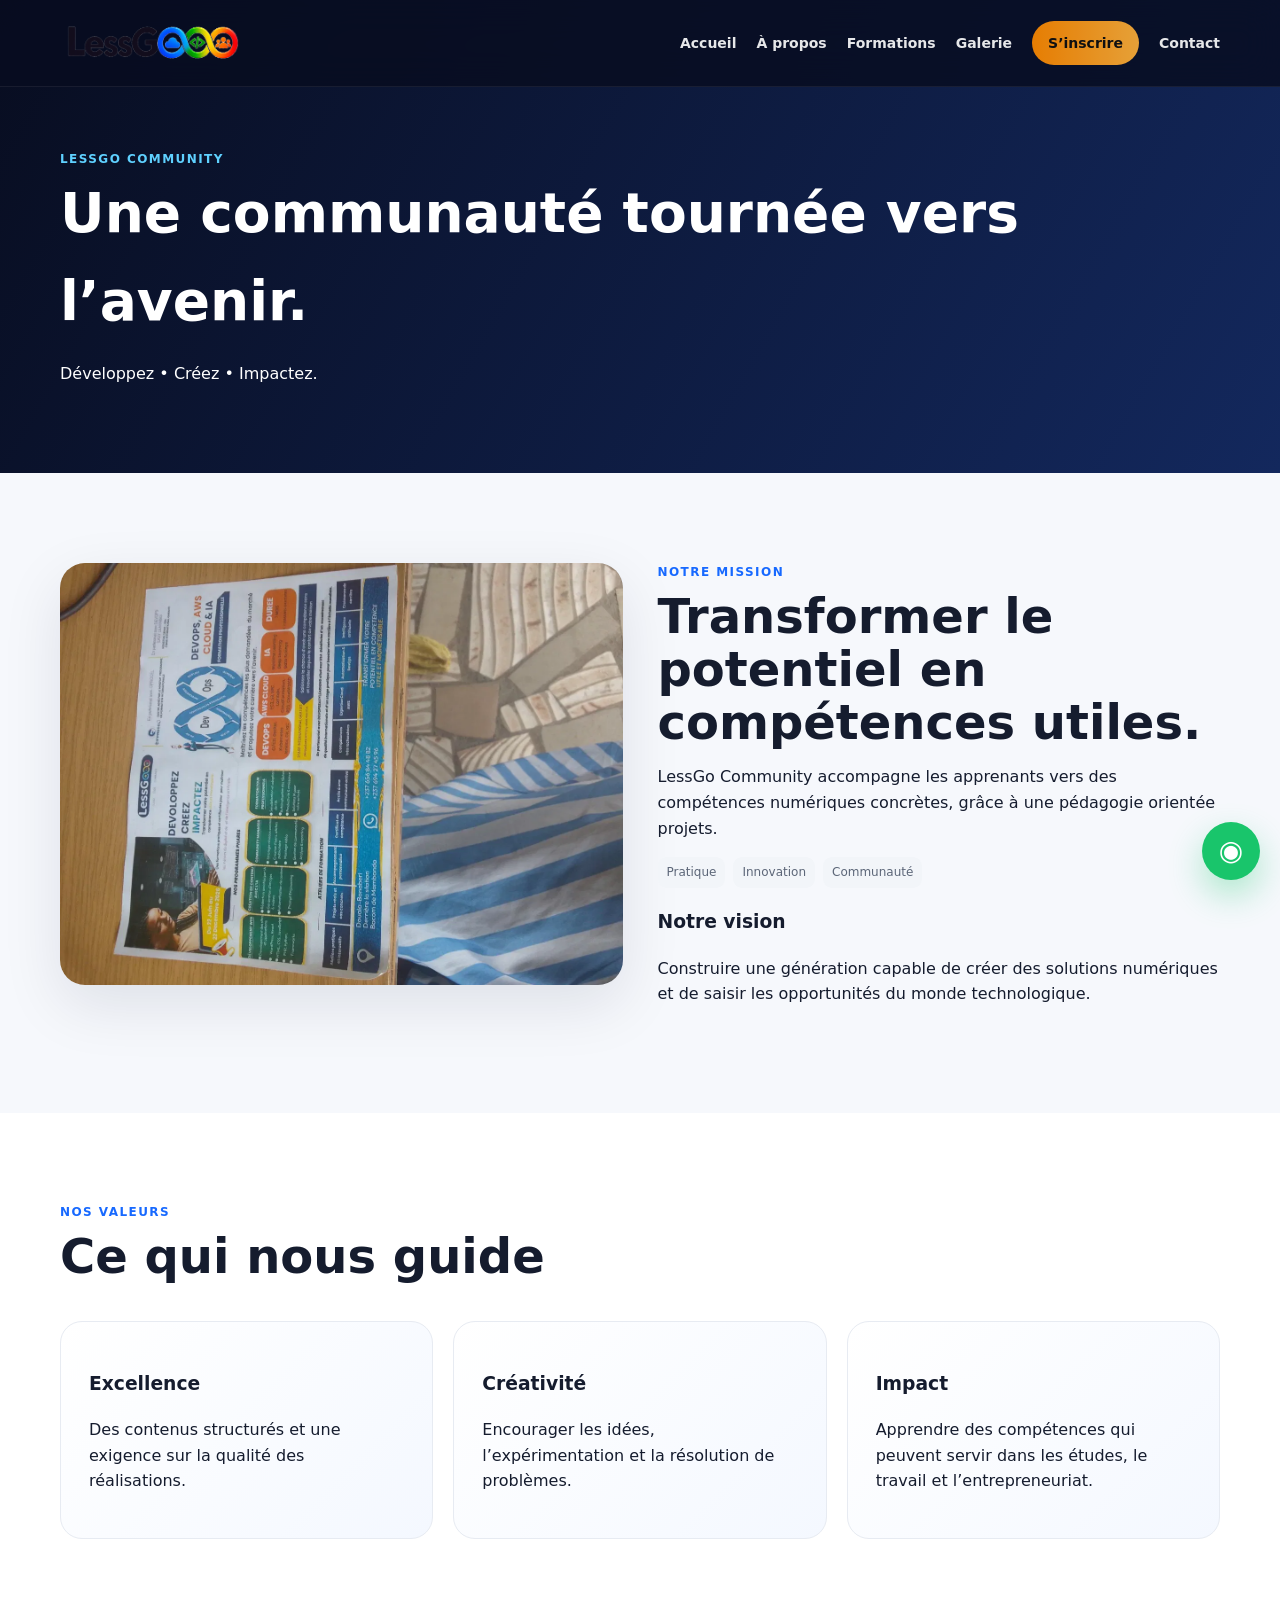
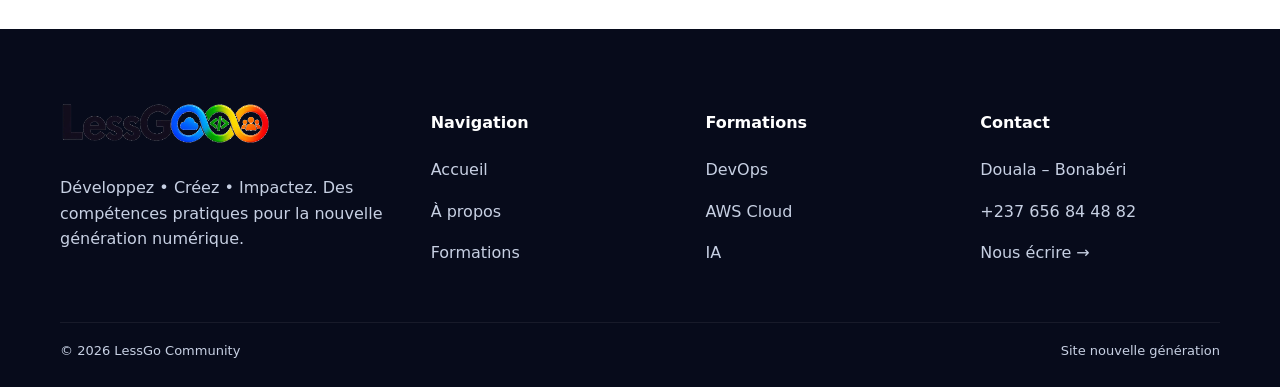
==== frontend/about.html @ 992719c2 "LessGo Community production" ====
<!doctype html><html lang="fr"><head><meta charset="utf-8"><meta name="viewport" content="width=device-width,initial-scale=1">
<meta name="description" content="LessGo Community — formations pratiques en développement, DevOps, Cloud, IA et création numérique à Douala.">
<title>À propos | LessGo Community</title><link rel="preconnect" href="https://fonts.googleapis.com"><link rel="stylesheet" href="assets/css/style.css"></head><body>
<nav class="nav"><div class="container nav-inner"><a class="brand" href="index.html"><img src="assets/images/logo.png" alt="LessGo Community"></a><button class="menu" aria-label="Menu">☰</button><div class="nav-links"><a href="index.html">Accueil</a><a href="about.html">À propos</a><a href="formations.html">Formations</a><a href="galerie.html">Galerie</a><a href="inscription.html" class="nav-cta">S’inscrire</a><a href="contact.html">Contact</a></div></div></nav><main><section class="page-hero"><div class="container"><div class="kicker" style="color:#5fd1ff">LESSGO COMMUNITY</div><h1>Une communauté tournée vers l’avenir.</h1><p>Développez • Créez • Impactez.</p></div></section><section class="section"><div class="container"><div class="detail"><div><img src="assets/images/flyer.png" alt="LessGo Community"></div><div><div class="kicker">Notre mission</div><h2>Transformer le potentiel en compétences utiles.</h2><p>LessGo Community accompagne les apprenants vers des compétences numériques concrètes, grâce à une pédagogie orientée projets.</p><div class="meta"><span>Pratique</span><span>Innovation</span><span>Communauté</span></div><h3>Notre vision</h3><p>Construire une génération capable de créer des solutions numériques et de saisir les opportunités du monde technologique.</p></div></div></div></section><section class="section alt"><div class="container"><div class="section-head"><div><div class="kicker">Nos valeurs</div><h2>Ce qui nous guide</h2></div></div><div class="cards"><div class="feature"><h3>Excellence</h3><p>Des contenus structurés et une exigence sur la qualité des réalisations.</p></div><div class="feature"><h3>Créativité</h3><p>Encourager les idées, l’expérimentation et la résolution de problèmes.</p></div><div class="feature"><h3>Impact</h3><p>Apprendre des compétences qui peuvent servir dans les études, le travail et l’entrepreneuriat.</p></div></div></div></section></main><footer class="footer"><div class="container"><div class="footer-grid"><div><img src="assets/images/logo.png" alt="LessGo" style="width:210px"><p>Développez • Créez • Impactez. Des compétences pratiques pour la nouvelle génération numérique.</p></div><div><h4>Navigation</h4><p><a href="index.html">Accueil</a></p><p><a href="about.html">À propos</a></p><p><a href="formations.html">Formations</a></p></div><div><h4>Formations</h4><p><a href="formation.html?slug=devops">DevOps</a></p><p><a href="formation.html?slug=aws-cloud">AWS Cloud</a></p><p><a href="formation.html?slug=intelligence-artificielle">IA</a></p></div><div><h4>Contact</h4><p id="address">Douala – Bonabéri</p><p id="phone">+237 656 84 48 82</p><p><a href="contact.html">Nous écrire →</a></p></div></div><div class="footer-bottom"><span>© <span id="year"></span> LessGo Community</span><span>Site nouvelle génération</span></div></div></footer><a class="whatsapp" href="https://wa.me/237656844882?text=Bonjour%20LessGo%20Community%2C%20je%20souhaite%20avoir%20des%20informations." target="_blank" aria-label="WhatsApp">◉</a><div class="modal"><img src="" alt=""></div><script src="assets/js/app.js"></script></body></html>
---- frontend/assets/css/style.css ----
:root{--navy:#080d20;--navy2:#101a3b;--blue:#1769ff;--cyan:#20b7ff;--green:#17b86a;--lime:#a7e91d;--orange:#ff8a00;--red:#ff3d4d;--white:#fff;--muted:#6d778b;--bg:#f6f8fc;--line:#e7ebf2;--shadow:0 20px 60px rgba(7,18,48,.10)}
*{box-sizing:border-box}html{scroll-behavior:smooth}body{margin:0;font-family:Inter,ui-sans-serif,system-ui,-apple-system,Segoe UI,Roboto,Arial;color:#151c2e;background:var(--bg);line-height:1.6}a{text-decoration:none;color:inherit}img{max-width:100%;display:block}.container{width:min(1160px,92%);margin:auto}.nav{position:fixed;z-index:1000;top:0;left:0;right:0;padding:14px 0;background:rgba(8,13,32,.82);backdrop-filter:blur(18px);border-bottom:1px solid #fff1}.nav-inner{display:flex;align-items:center;justify-content:space-between;gap:20px}.brand img{width:185px;height:58px;object-fit:contain}.nav-links{display:flex;gap:20px;align-items:center}.nav-links a{color:#fff;font-weight:650;font-size:14px;opacity:.9}.nav-links a:hover,.nav-links a.active{color:#5fd1ff}.nav-cta{background:linear-gradient(90deg,var(--orange),#ffb13b);color:#111!important;padding:11px 16px;border-radius:999px}.menu{display:none;background:none;border:0;color:#fff;font-size:25px}.hero{min-height:92vh;padding:150px 0 90px;background:radial-gradient(circle at 75% 20%,#1769ff33,transparent 32%),radial-gradient(circle at 10% 60%,#17b86a25,transparent 28%),linear-gradient(135deg,#070b1d,#0e1d48 55%,#071024);color:#fff;position:relative;overflow:hidden}.hero:after{content:"";position:absolute;width:460px;height:460px;border:1px solid #20b7ff33;border-radius:50%;right:-180px;top:90px;box-shadow:0 0 0 50px #20b7ff08,0 0 0 100px #20b7ff05}.hero-grid{display:grid;grid-template-columns:1.05fr .95fr;align-items:center;gap:50px;position:relative;z-index:2}.eyebrow{display:inline-flex;gap:8px;align-items:center;padding:8px 12px;border:1px solid #fff2;border-radius:999px;background:#fff0;font-size:13px}.eyebrow b{color:#5fd1ff}.hero h1{font-size:clamp(42px,6vw,76px);line-height:1.02;margin:22px 0}.hero h1 span{background:linear-gradient(90deg,#fff,#5fd1ff,#a7e91d);-webkit-background-clip:text;background-clip:text;color:transparent}.hero p{font-size:18px;color:#c8d2e8;max-width:640px}.actions{display:flex;gap:12px;flex-wrap:wrap;margin-top:28px}.btn{display:inline-flex;align-items:center;justify-content:center;gap:9px;padding:13px 19px;border-radius:999px;font-weight:800;border:1px solid transparent;transition:.25s;cursor:pointer}.btn:hover{transform:translateY(-3px)}.btn-primary{background:linear-gradient(90deg,var(--blue),var(--cyan));color:#fff;box-shadow:0 14px 35px #1769ff35}.btn-orange{background:linear-gradient(90deg,var(--orange),#ffc34f);color:#111}.btn-ghost{border-color:#ffffff33;color:#fff;background:#ffffff0d}.hero-card{background:#ffffff0b;border:1px solid #fff1;border-radius:28px;padding:15px;box-shadow:0 30px 80px #0005;transform:rotate(2deg)}.hero-card img{border-radius:20px;width:100%;height:460px;object-fit:cover}.floating{display:flex;gap:10px;margin-top:-25px;position:relative;z-index:3}.mini{background:#fff;color:#10182c;border-radius:16px;padding:14px 16px;box-shadow:var(--shadow);min-width:145px}.mini strong{display:block;font-size:22px}.section{padding:90px 0}.section.alt{background:#fff}.section-head{display:flex;justify-content:space-between;align-items:end;gap:20px;margin-bottom:30px}.kicker{color:var(--blue);font-weight:900;text-transform:uppercase;letter-spacing:.12em;font-size:12px}.section h2{font-size:clamp(30px,4vw,48px);line-height:1.1;margin:8px 0}.section-head p{max-width:620px;color:var(--muted)}.cards{display:grid;grid-template-columns:repeat(3,1fr);gap:20px}.card{background:#fff;border:1px solid var(--line);border-radius:22px;overflow:hidden;box-shadow:0 10px 35px #12254d0b;transition:.25s}.card:hover{transform:translateY(-7px);box-shadow:var(--shadow)}.card-img{height:210px;width:100%;object-fit:cover}.card-body{padding:22px}.pill{display:inline-block;padding:6px 10px;border-radius:999px;background:#eef5ff;color:#1769ff;font-size:12px;font-weight:800}.card h3{margin:13px 0 7px;font-size:21px}.card p{color:var(--muted)}.meta{display:flex;gap:8px;flex-wrap:wrap;margin:12px 0}.meta span{font-size:12px;color:#5c6678;background:#f2f5f9;padding:6px 9px;border-radius:9px}.stats-band{background:linear-gradient(110deg,#0a1026,#11295f 55%,#0b5c57);color:#fff}.stats{display:grid;grid-template-columns:repeat(4,1fr);gap:20px}.statbox{padding:28px 10px;text-align:center;border-right:1px solid #fff2}.statbox:last-child{border-right:0}.statbox strong{font-size:44px;display:block}.statbox span{color:#bfcce5}.feature-grid{display:grid;grid-template-columns:1fr 1fr;gap:22px}.feature{padding:28px;border-radius:22px;background:linear-gradient(135deg,#fff,#f4f8ff);border:1px solid var(--line)}.feature i{font-size:28px;color:var(--blue)}.gallery{display:grid;grid-template-columns:repeat(4,1fr);gap:12px}.gallery img{height:190px;width:100%;object-fit:cover;border-radius:18px;cursor:pointer;transition:.25s}.gallery img:hover{transform:scale(1.02)}.quote{background:#0b1229;color:#fff;border-radius:25px;padding:30px;position:relative}.quote p{color:#d0d7e8;font-size:18px}.quote .stars{color:#ffc247}.cta{border-radius:30px;padding:55px;background:linear-gradient(115deg,#1769ff,#20b7ff 50%,#17b86a);color:#fff;display:flex;justify-content:space-between;align-items:center;gap:30px}.cta h2{margin:0;font-size:38px}.form-wrap{background:#fff;border:1px solid var(--line);border-radius:24px;padding:28px;box-shadow:var(--shadow)}.form-grid{display:grid;grid-template-columns:1fr 1fr;gap:16px}.field{display:flex;flex-direction:column;gap:7px}.field.wide{grid-column:1/-1}.field label{font-weight:750;font-size:13px}.field input,.field select,.field textarea{padding:13px 14px;border:1px solid #dfe5ef;border-radius:12px;font:inherit;outline:none}.field input:focus,.field select:focus,.field textarea:focus{border-color:#1769ff;box-shadow:0 0 0 4px #1769ff12}.footer{background:#070b1b;color:#c7d0e3;padding:60px 0 25px}.footer-grid{display:grid;grid-template-columns:1.4fr 1fr 1fr 1fr;gap:35px}.footer h4{color:#fff}.footer a:hover{color:#5fd1ff}.footer-bottom{border-top:1px solid #fff1;margin-top:40px;padding-top:18px;display:flex;justify-content:space-between;gap:20px;font-size:13px}.whatsapp{position:fixed;right:20px;bottom:20px;width:58px;height:58px;border-radius:50%;display:grid;place-items:center;background:#19c56b;color:#fff;font-size:28px;z-index:999;box-shadow:0 15px 35px #19c56b55}.page-hero{padding:150px 0 70px;background:linear-gradient(120deg,#080d20,#13285d);color:#fff}.page-hero h1{font-size:55px;margin:0 0 12px}.detail{display:grid;grid-template-columns:1fr 1fr;gap:35px;align-items:start}.detail img{border-radius:25px;box-shadow:var(--shadow)}.notice{padding:14px 16px;border-radius:12px;margin:12px 0}.success{background:#eaf9f1;color:#087a46}.error{background:#fff0f0;color:#a31c1c}.search{padding:13px 15px;border:1px solid var(--line);border-radius:999px;width:280px}.modal{position:fixed;inset:0;background:#000b;display:none;align-items:center;justify-content:center;z-index:2000;padding:25px}.modal.show{display:flex}.modal img{max-height:85vh;max-width:92vw;border-radius:15px}
@media(max-width:900px){.nav-links{display:none;position:absolute;top:86px;left:4%;right:4%;padding:18px;background:#0a1026;border:1px solid #fff2;border-radius:18px;flex-direction:column;align-items:stretch}.nav-links.show{display:flex}.menu{display:block}.hero-grid,.feature-grid,.detail{grid-template-columns:1fr}.hero-card{transform:none}.cards{grid-template-columns:1fr 1fr}.stats{grid-template-columns:1fr 1fr}.footer-grid{grid-template-columns:1fr 1fr}.gallery{grid-template-columns:1fr 1fr}.cta{flex-direction:column;align-items:flex-start}}@media(max-width:600px){.cards,.stats,.footer-grid,.gallery,.form-grid{grid-template-columns:1fr}.field.wide{grid-column:auto}.hero{padding-top:130px}.hero-card img{height:330px}.page-hero h1{font-size:42px}.section{padding:65px 0}.statbox{border-right:0;border-bottom:1px solid #fff2}.statbox:last-child{border-bottom:0}.footer-bottom{flex-direction:column}}
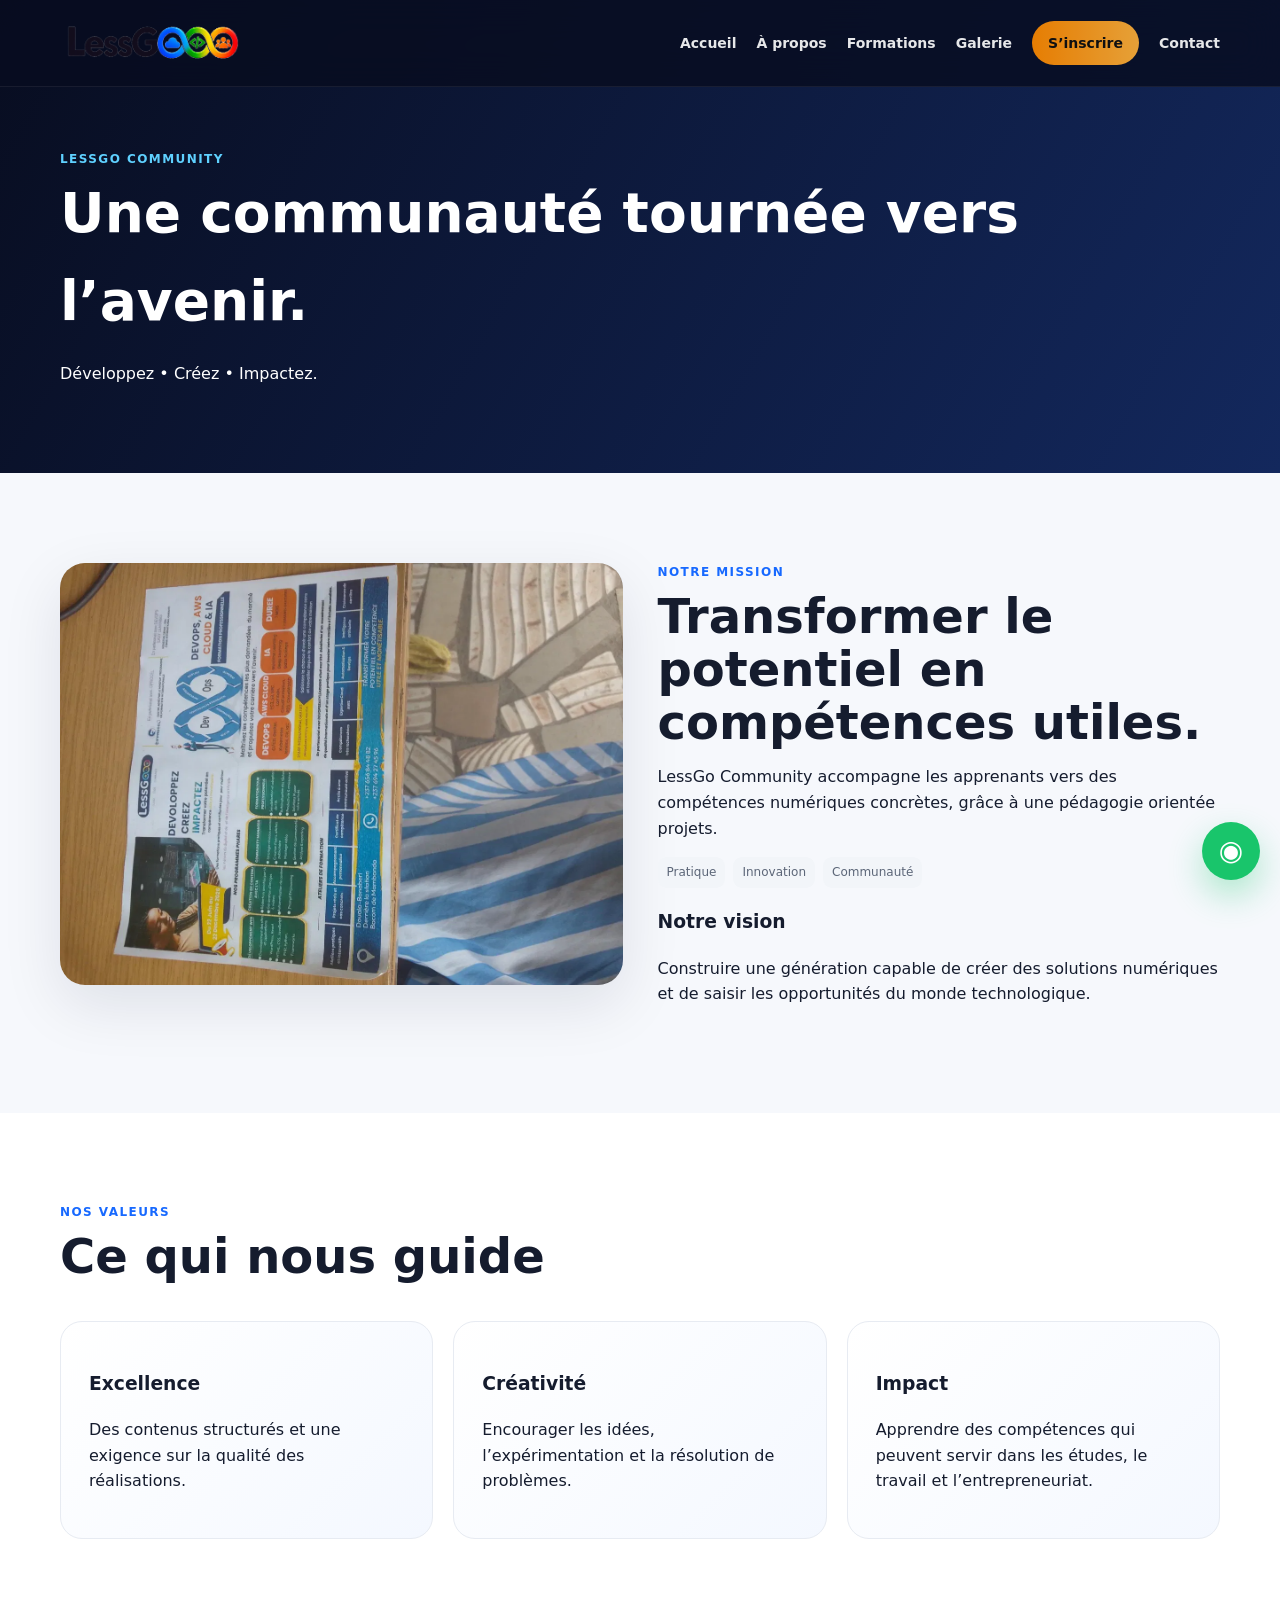
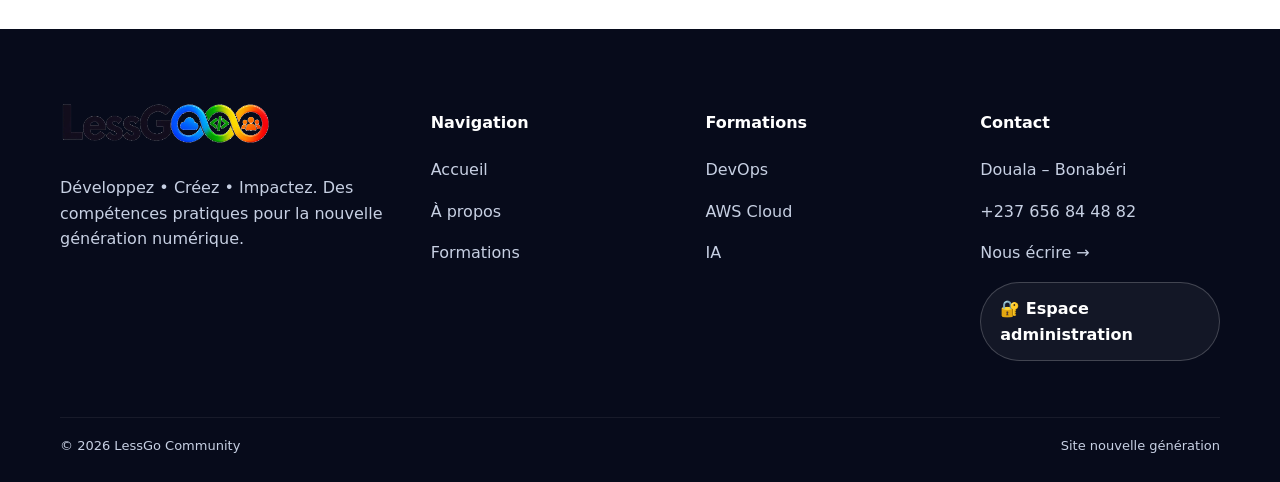
==== commit 9590261b: "LessGo Community final production version" ====
--- a/frontend/about.html
+++ b/frontend/about.html
@@ -1,4 +1,4 @@
 <!doctype html><html lang="fr"><head><meta charset="utf-8"><meta name="viewport" content="width=device-width,initial-scale=1">
 <meta name="description" content="LessGo Community — formations pratiques en développement, DevOps, Cloud, IA et création numérique à Douala.">
 <title>À propos | LessGo Community</title><link rel="preconnect" href="https://fonts.googleapis.com"><link rel="stylesheet" href="assets/css/style.css"></head><body>
-<nav class="nav"><div class="container nav-inner"><a class="brand" href="index.html"><img src="assets/images/logo.png" alt="LessGo Community"></a><button class="menu" aria-label="Menu">☰</button><div class="nav-links"><a href="index.html">Accueil</a><a href="about.html">À propos</a><a href="formations.html">Formations</a><a href="galerie.html">Galerie</a><a href="inscription.html" class="nav-cta">S’inscrire</a><a href="contact.html">Contact</a></div></div></nav><main><section class="page-hero"><div class="container"><div class="kicker" style="color:#5fd1ff">LESSGO COMMUNITY</div><h1>Une communauté tournée vers l’avenir.</h1><p>Développez • Créez • Impactez.</p></div></section><section class="section"><div class="container"><div class="detail"><div><img src="assets/images/flyer.png" alt="LessGo Community"></div><div><div class="kicker">Notre mission</div><h2>Transformer le potentiel en compétences utiles.</h2><p>LessGo Community accompagne les apprenants vers des compétences numériques concrètes, grâce à une pédagogie orientée projets.</p><div class="meta"><span>Pratique</span><span>Innovation</span><span>Communauté</span></div><h3>Notre vision</h3><p>Construire une génération capable de créer des solutions numériques et de saisir les opportunités du monde technologique.</p></div></div></div></section><section class="section alt"><div class="container"><div class="section-head"><div><div class="kicker">Nos valeurs</div><h2>Ce qui nous guide</h2></div></div><div class="cards"><div class="feature"><h3>Excellence</h3><p>Des contenus structurés et une exigence sur la qualité des réalisations.</p></div><div class="feature"><h3>Créativité</h3><p>Encourager les idées, l’expérimentation et la résolution de problèmes.</p></div><div class="feature"><h3>Impact</h3><p>Apprendre des compétences qui peuvent servir dans les études, le travail et l’entrepreneuriat.</p></div></div></div></section></main><footer class="footer"><div class="container"><div class="footer-grid"><div><img src="assets/images/logo.png" alt="LessGo" style="width:210px"><p>Développez • Créez • Impactez. Des compétences pratiques pour la nouvelle génération numérique.</p></div><div><h4>Navigation</h4><p><a href="index.html">Accueil</a></p><p><a href="about.html">À propos</a></p><p><a href="formations.html">Formations</a></p></div><div><h4>Formations</h4><p><a href="formation.html?slug=devops">DevOps</a></p><p><a href="formation.html?slug=aws-cloud">AWS Cloud</a></p><p><a href="formation.html?slug=intelligence-artificielle">IA</a></p></div><div><h4>Contact</h4><p id="address">Douala – Bonabéri</p><p id="phone">+237 656 84 48 82</p><p><a href="contact.html">Nous écrire →</a></p></div></div><div class="footer-bottom"><span>© <span id="year"></span> LessGo Community</span><span>Site nouvelle génération</span></div></div></footer><a class="whatsapp" href="https://wa.me/237656844882?text=Bonjour%20LessGo%20Community%2C%20je%20souhaite%20avoir%20des%20informations." target="_blank" aria-label="WhatsApp">◉</a><div class="modal"><img src="" alt=""></div><script src="assets/js/app.js"></script></body></html>+<nav class="nav"><div class="container nav-inner"><a class="brand" href="index.html"><img src="assets/images/logo.png" alt="LessGo Community"></a><button class="menu" aria-label="Menu">☰</button><div class="nav-links"><a href="index.html">Accueil</a><a href="about.html">À propos</a><a href="formations.html">Formations</a><a href="galerie.html">Galerie</a><a href="inscription.html" class="nav-cta">S’inscrire</a><a href="contact.html">Contact</a></div></div></nav><main><section class="page-hero"><div class="container"><div class="kicker" style="color:#5fd1ff">LESSGO COMMUNITY</div><h1>Une communauté tournée vers l’avenir.</h1><p>Développez • Créez • Impactez.</p></div></section><section class="section"><div class="container"><div class="detail"><div><img src="assets/images/flyer.png" alt="LessGo Community"></div><div><div class="kicker">Notre mission</div><h2>Transformer le potentiel en compétences utiles.</h2><p>LessGo Community accompagne les apprenants vers des compétences numériques concrètes, grâce à une pédagogie orientée projets.</p><div class="meta"><span>Pratique</span><span>Innovation</span><span>Communauté</span></div><h3>Notre vision</h3><p>Construire une génération capable de créer des solutions numériques et de saisir les opportunités du monde technologique.</p></div></div></div></section><section class="section alt"><div class="container"><div class="section-head"><div><div class="kicker">Nos valeurs</div><h2>Ce qui nous guide</h2></div></div><div class="cards"><div class="feature"><h3>Excellence</h3><p>Des contenus structurés et une exigence sur la qualité des réalisations.</p></div><div class="feature"><h3>Créativité</h3><p>Encourager les idées, l’expérimentation et la résolution de problèmes.</p></div><div class="feature"><h3>Impact</h3><p>Apprendre des compétences qui peuvent servir dans les études, le travail et l’entrepreneuriat.</p></div></div></div></section></main><footer class="footer"><div class="container"><div class="footer-grid"><div><img src="assets/images/logo.png" alt="LessGo" style="width:210px"><p>Développez • Créez • Impactez. Des compétences pratiques pour la nouvelle génération numérique.</p></div><div><h4>Navigation</h4><p><a href="index.html">Accueil</a></p><p><a href="about.html">À propos</a></p><p><a href="formations.html">Formations</a></p></div><div><h4>Formations</h4><p><a href="formation.html?slug=devops">DevOps</a></p><p><a href="formation.html?slug=aws-cloud">AWS Cloud</a></p><p><a href="formation.html?slug=intelligence-artificielle">IA</a></p></div><div><h4>Contact</h4><p id="address">Douala – Bonabéri</p><p id="phone">+237 656 84 48 82</p><p><a href="contact.html">Nous écrire →</a></p><p><a class="btn btn-ghost" href="../backend/admin/login.php">🔐 Espace administration</a></p></div></div><div class="footer-bottom"><span>© <span id="year"></span> LessGo Community</span><span>Site nouvelle génération</span></div></div></footer><a class="whatsapp" href="https://wa.me/237656844882?text=Bonjour%20LessGo%20Community%2C%20je%20souhaite%20avoir%20des%20informations." target="_blank" aria-label="WhatsApp">◉</a><div class="modal"><img src="" alt=""></div><script src="assets/js/app.js"></script></body></html>
